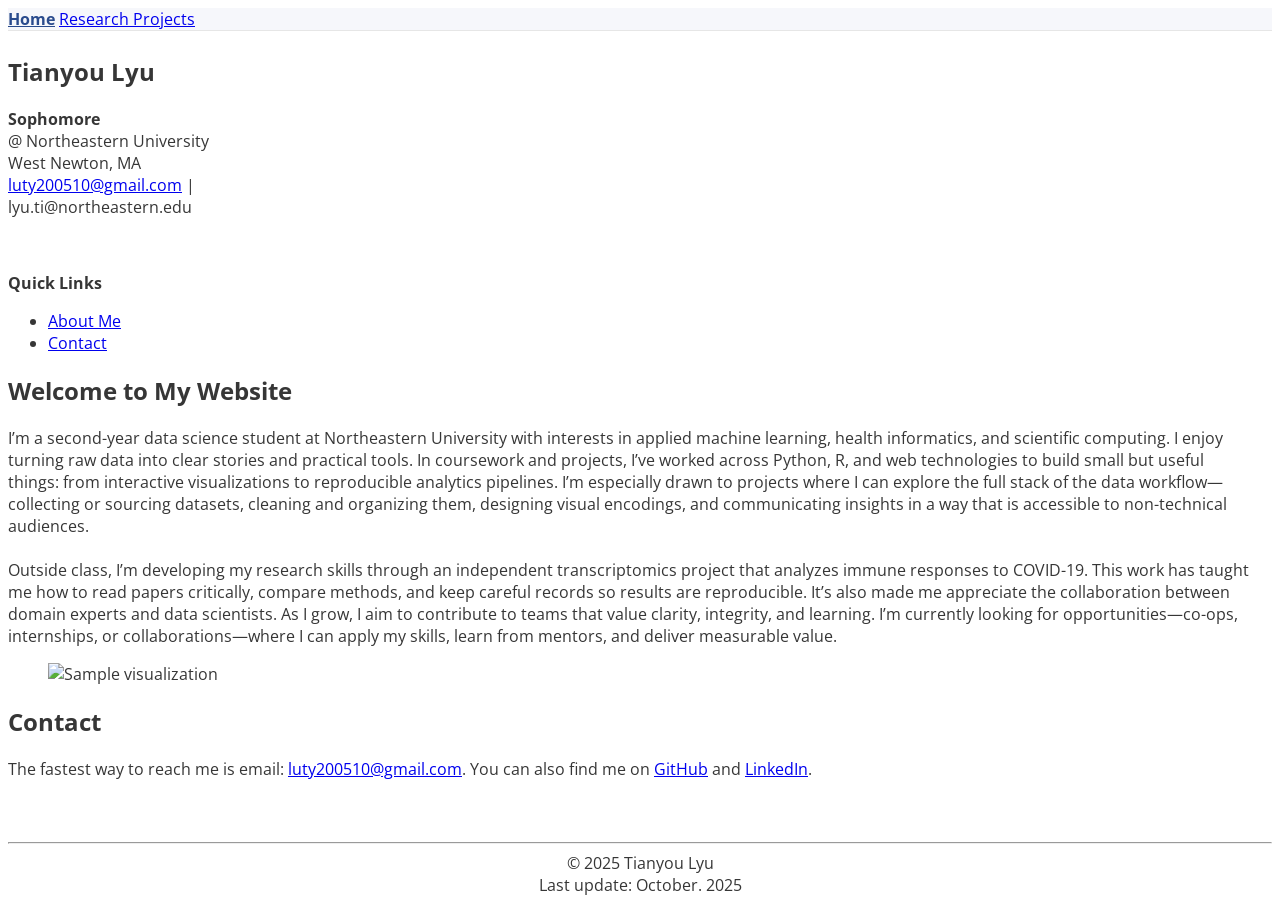
==== index.html @ 181594ac "Add files via upload" ====
<!DOCTYPE html>
<html lang="en">
<head>
  <meta charset="utf-8" />
  <meta name="viewport" content="width=device-width, initial-scale=1" />
  <title>Tianyou Lyu - Homepage</title>
  <link href="https://fonts.googleapis.com/css?family=Open+Sans:400,600,700" rel="stylesheet">
  <link rel="stylesheet" href="https://unpkg.com/bulma@0.7.5/css/bulma.min.css" />
  <script defer src="font-awesome/js/brands.min.js"></script>
  <script defer src="font-awesome/js/regular.min.js"></script>
  <script defer src="font-awesome/js/fontawesome.min.js"></script>
  <style>
    :root { --brand:#2a4b8d; --ink:#363636; --muted:#6a6a6a; --soft:#f6f7fb; }
    body{ font-family:"Open Sans",system-ui,Segoe UI,Roboto,Helvetica,Arial,sans-serif; color:var(--ink); }
    .navbar { background: var(--soft); border-bottom: 1px solid #e6e6e6; }
    .navbar a.navbar-item.is-active { font-weight:700; color: var(--brand); }
    .right-panel{ padding-right:1rem; }
    .sticky{ position:sticky; top:1.5rem; }
    @media (min-width:769px){ .column.is-2_5{ flex:none; width:20%; } }
    .social a{ color:#4a4a4a; text-decoration:none; } .social a+a{ margin-left:15px; }
    footer.container{ text-align:center; margin-top:2rem; }
  </style>
</head>
<body>
  <!-- Simple top navigation -->
  <nav class="navbar" role="navigation">
    <div class="container">
      <div class="navbar-brand">
        <a class="navbar-item is-active" href="index.html">Home</a>
        <a class="navbar-item" href="research.html">Research Projects</a>
      </div>
    </div>
  </nav>

  <section class="section">
    <div class="container">
      <div class="columns">
        <!-- Sidebar -->
        <div class="column is-2_5">
          <div class="sticky">
            <div class="content">
              <h2 style="margin-top:1em">Tianyou Lyu</h2>
              <p>
                <b>Sophomore</b><br/>
                @ Northeastern University<br/>
                West Newton, MA<br/>
                <a href="mailto:luty200510@gmail.com">luty200510@gmail.com</a> | lyu.ti@northeastern.edu
              </p>
            </div>
            <div class="social">
              <a href="mailto:luty200510@gmail.com" aria-label="Email"><span class="fa-regular fa-envelope fa-2x"></span></a>
              <a href="https://github.com/Eeeeqyq/" target="_blank" aria-label="GitHub"><span class="fab fa-github fa-2x"></span></a>
              <a href="https://www.linkedin.com/in/tianyou-eric-lyu-b99817335/" target="_blank" aria-label="LinkedIn"><span class="fab fa-linkedin fa-2x"></span></a>
            </div>
            <nav class="menu sticky is-hidden-mobile">
              <p class="menu-label"><b>Quick Links</b></p>
              <ul class="menu-list">
                <li><a href="#Intro" class="is-active">About Me</a></li>
                <li><a href="#Contact">Contact</a></li>
              </ul>
            </nav>
          </div>
        </div>

        <!-- Main -->
        <div class="column right-panel">
          <div class="content">
            <h1 id="Intro">Welcome to My Website</h1>
            <p>
              I’m a second-year data science student at Northeastern University with interests in applied machine learning,
              health informatics, and scientific computing. I enjoy turning raw data into clear stories and practical tools.
              In coursework and projects, I’ve worked across Python, R, and web technologies to build small but useful things:
              from interactive visualizations to reproducible analytics pipelines. I’m especially drawn to projects where I can
              explore the full stack of the data workflow—collecting or sourcing datasets, cleaning and organizing them,
              designing visual encodings, and communicating insights in a way that is accessible to non-technical audiences.
              <br><br>
              Outside class, I’m developing my research skills through an independent transcriptomics project that analyzes
              immune responses to COVID-19. This work has taught me how to read papers critically, compare methods, and keep
              careful records so results are reproducible. It’s also made me appreciate the collaboration between domain
              experts and data scientists. As I grow, I aim to contribute to teams that value clarity, integrity, and learning.
              I’m currently looking for opportunities—co-ops, internships, or collaborations—where I can apply my skills,
              learn from mentors, and deliver measurable value.
            </p>

            <figure class="image" style="max-width:520px;">
              <img src="images/publications/newtoolusesr.gif" alt="Sample visualization">
            </figure>

            <h2 id="Contact">Contact</h2>
            <p>
              The fastest way to reach me is email:
              <a href="mailto:luty200510@gmail.com">luty200510@gmail.com</a>. You can also find me on
              <a href="https://github.com/Eeeeqyq/" target="_blank">GitHub</a> and
              <a href="https://www.linkedin.com/in/tianyou-eric-lyu-b99817335/" target="_blank">LinkedIn</a>.
            </p>
          </div>
        </div>
      </div>

      <footer class="container">
        <br><hr>
        © 2025 Tianyou Lyu<br/>Last update: October. 2025
      </footer>
    </div>
  </section>

  <script>
    // Tiny scroll spy for sidebar links on this page
    (function () {
      const links = Array.from(document.querySelectorAll('.menu-list a'));
      const sections = links.map(a => document.querySelector(a.getAttribute('href'))).filter(Boolean);
      function onScroll(){
        const pos = window.scrollY + 60;
        let active = links[0];
        for (let i=0;i<sections.length;i++){ if (sections[i].offsetTop <= pos) active = links[i]; }
        links.forEach(l=>l.classList.remove('is-active')); if (active) active.classList.add('is-active');
      }
      document.addEventListener('scroll', onScroll, {passive:true});
      window.addEventListener('load', onScroll);
    })();
  </script>
</body>
</html>
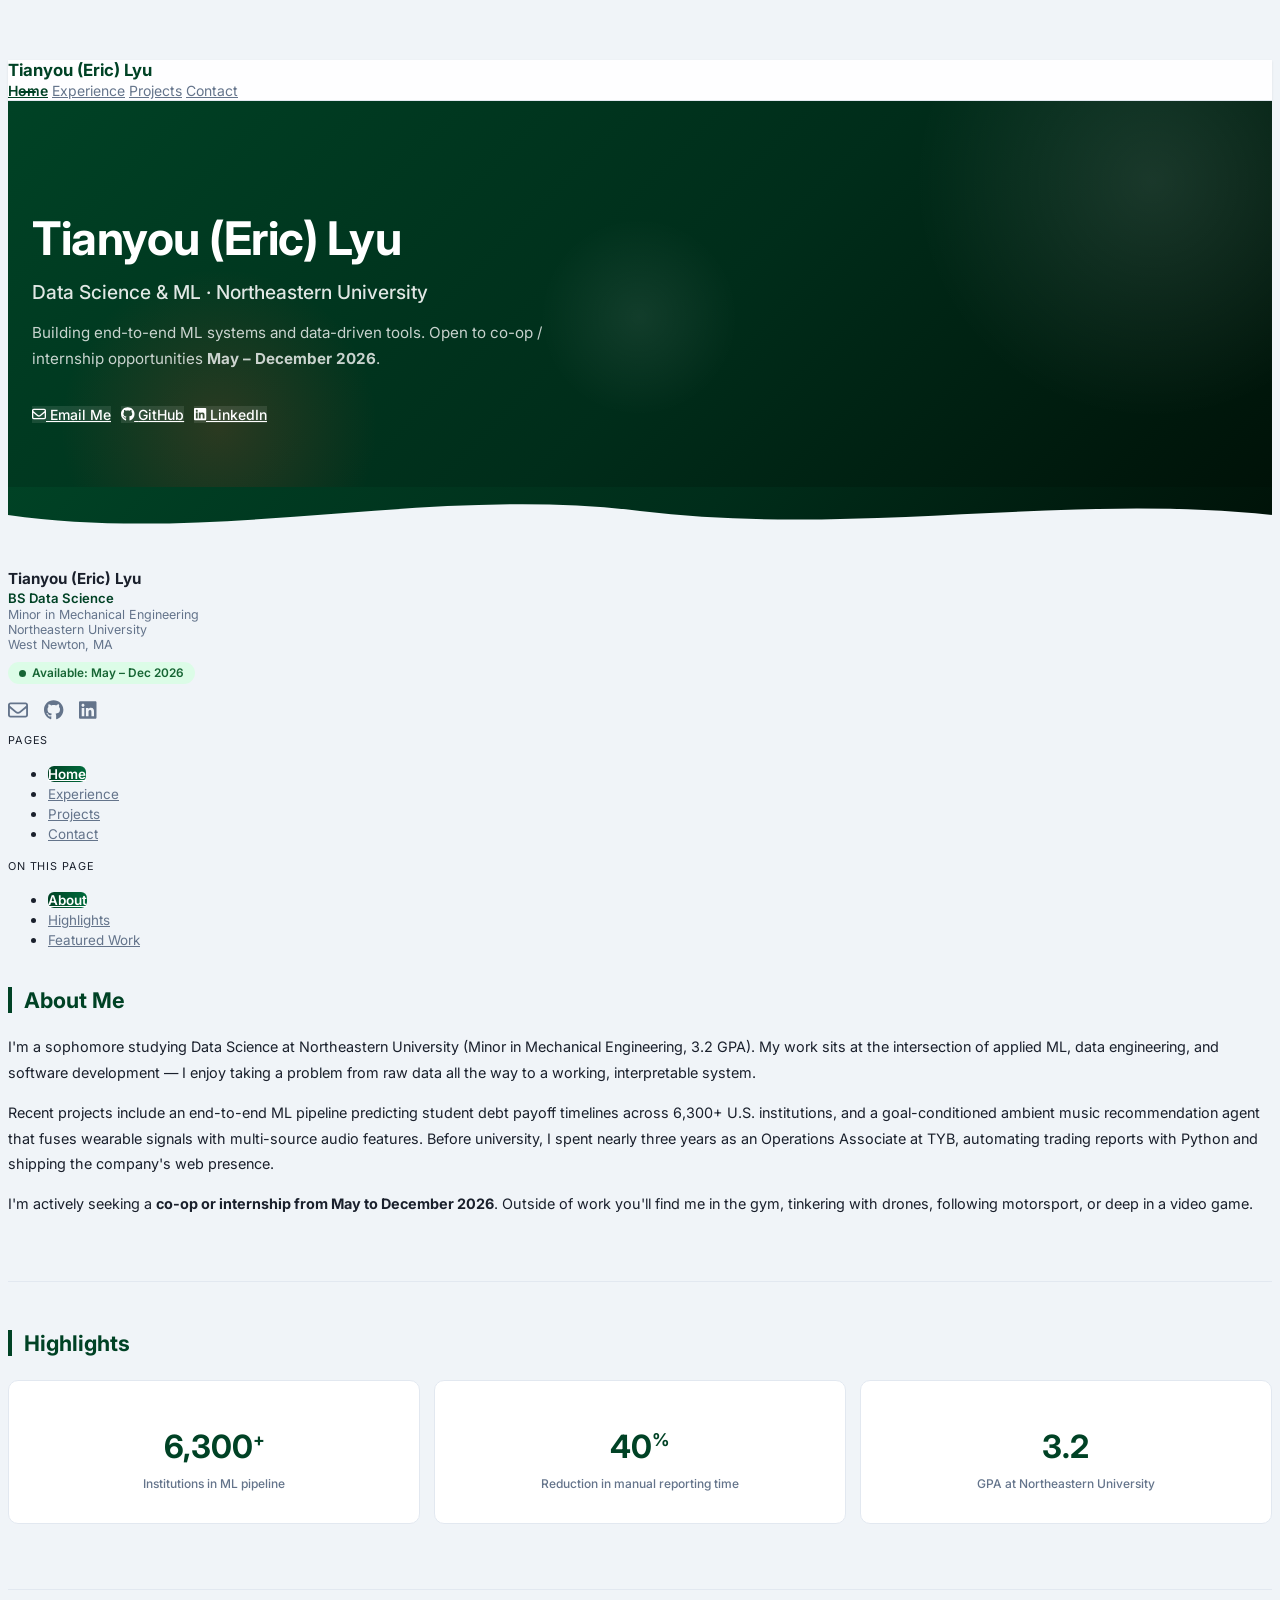
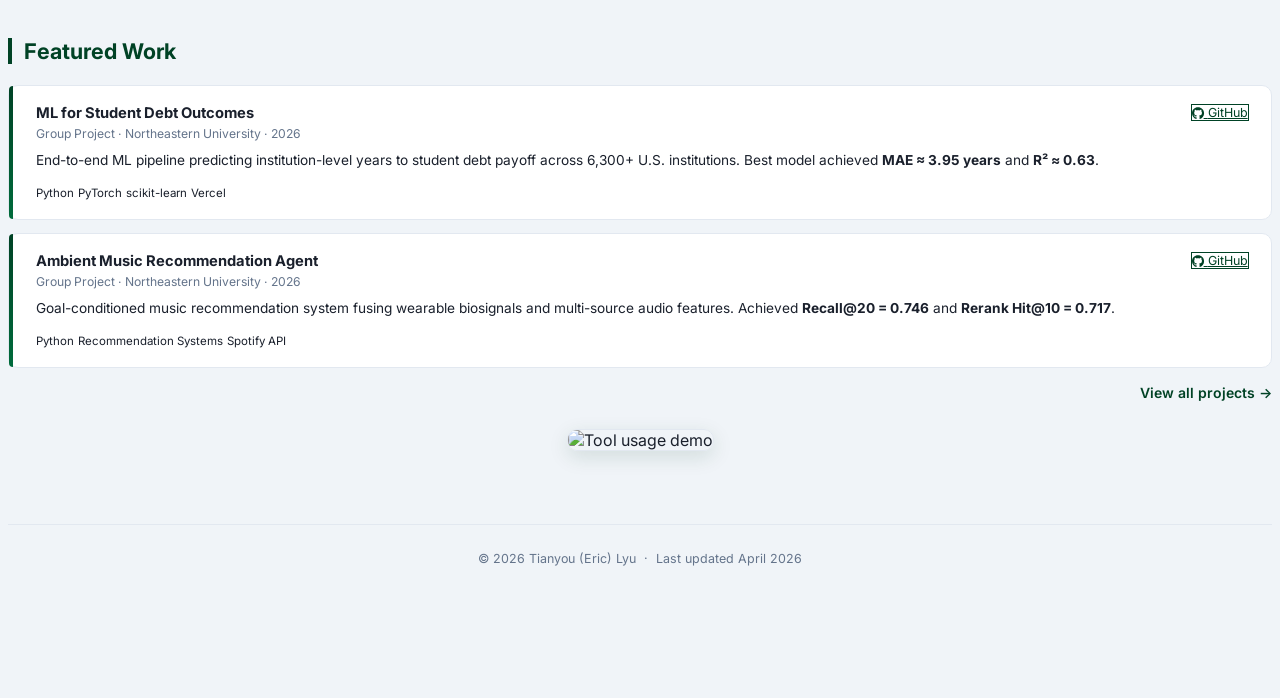
==== commit 38d000f6: "Change theme to British Racing Green and add GIF to homepage" ====
--- a/index.html
+++ b/index.html
@@ -3,121 +3,293 @@
 <head>
   <meta charset="utf-8" />
   <meta name="viewport" content="width=device-width, initial-scale=1" />
-  <title>Tianyou Lyu - Homepage</title>
-  <link href="https://fonts.googleapis.com/css?family=Open+Sans:400,600,700" rel="stylesheet">
-  <link rel="stylesheet" href="https://unpkg.com/bulma@0.7.5/css/bulma.min.css" />
+  <title>Tianyou (Eric) Lyu — Portfolio</title>
+  <link href="https://fonts.googleapis.com/css2?family=Inter:wght@400;500;600;700&display=swap" rel="stylesheet">
+  <link rel="stylesheet" href="https://unpkg.com/bulma@0.9.4/css/bulma.min.css" />
   <script defer src="font-awesome/js/brands.min.js"></script>
   <script defer src="font-awesome/js/regular.min.js"></script>
   <script defer src="font-awesome/js/fontawesome.min.js"></script>
-  <style>
-    :root { --brand:#2a4b8d; --ink:#363636; --muted:#6a6a6a; --soft:#f6f7fb; }
-    body{ font-family:"Open Sans",system-ui,Segoe UI,Roboto,Helvetica,Arial,sans-serif; color:var(--ink); }
-    .navbar { background: var(--soft); border-bottom: 1px solid #e6e6e6; }
-    .navbar a.navbar-item.is-active { font-weight:700; color: var(--brand); }
-    .right-panel{ padding-right:1rem; }
-    .sticky{ position:sticky; top:1.5rem; }
-    @media (min-width:769px){ .column.is-2_5{ flex:none; width:20%; } }
-    .social a{ color:#4a4a4a; text-decoration:none; } .social a+a{ margin-left:15px; }
-    footer.container{ text-align:center; margin-top:2rem; }
-  </style>
+  <link rel="stylesheet" href="css/style.css" />
 </head>
 <body>
-  <!-- Simple top navigation -->
-  <nav class="navbar" role="navigation">
+
+  <div class="scroll-progress" id="scrollProgress"></div>
+
+  <!-- ===== Navbar ===== -->
+  <nav class="navbar is-fixed-top" role="navigation" aria-label="main navigation">
     <div class="container">
       <div class="navbar-brand">
-        <a class="navbar-item is-active" href="index.html">Home</a>
-        <a class="navbar-item" href="research.html">Research Projects</a>
+        <a href="index.html" class="navbar-item brand-name">Tianyou (Eric) Lyu</a>
+        <a role="button" class="navbar-burger" aria-label="menu" aria-expanded="false" data-target="navMenu">
+          <span aria-hidden="true"></span>
+          <span aria-hidden="true"></span>
+          <span aria-hidden="true"></span>
+        </a>
+      </div>
+      <div id="navMenu" class="navbar-menu">
+        <div class="navbar-end">
+          <a class="navbar-item is-current" href="index.html">Home</a>
+          <a class="navbar-item" href="experience.html">Experience</a>
+          <a class="navbar-item" href="projects.html">Projects</a>
+          <a class="navbar-item" href="contact.html">Contact</a>
+        </div>
       </div>
     </div>
   </nav>
 
-  <section class="section">
+  <!-- ===== Hero ===== -->
+  <div class="hero-section">
+    <div class="hero-orb hero-orb-1" aria-hidden="true"></div>
+    <div class="hero-orb hero-orb-2" aria-hidden="true"></div>
+    <div class="hero-orb hero-orb-3" aria-hidden="true"></div>
+    <div class="container hero-inner">
+      <h1 class="hero-title">Tianyou (Eric) Lyu</h1>
+      <h2 class="hero-subtitle">Data Science &amp; ML · Northeastern University</h2>
+      <p class="hero-tagline">
+        Building end-to-end ML systems and data-driven tools.
+        Open to co-op / internship opportunities <strong style="color:#fff; font-weight:700;">May – December 2026</strong>.
+      </p>
+      <div class="hero-btns">
+        <a href="mailto:lyu.ti@northeastern.edu" class="button">
+          <span class="icon"><i class="far fa-envelope"></i></span>
+          <span>Email Me</span>
+        </a>
+        <a href="https://github.com/Eeeeqyq/" target="_blank" rel="noopener" class="button">
+          <span class="icon"><i class="fab fa-github"></i></span>
+          <span>GitHub</span>
+        </a>
+        <a href="https://www.linkedin.com/in/tianyou-eric-lyu-b99817335/" target="_blank" rel="noopener" class="button">
+          <span class="icon"><i class="fab fa-linkedin"></i></span>
+          <span>LinkedIn</span>
+        </a>
+      </div>
+    </div>
+  </div>
+
+  <div class="wave-divider" aria-hidden="true">
+    <svg viewBox="0 0 1200 52" preserveAspectRatio="none" xmlns="http://www.w3.org/2000/svg">
+      <path d="M0,30 C200,60 400,0 600,26 C800,52 1000,8 1200,30 L1200,52 L0,52 Z"/>
+    </svg>
+  </div>
+
+  <!-- ===== Main ===== -->
+  <div class="main-wrapper">
     <div class="container">
       <div class="columns">
+
         <!-- Sidebar -->
-        <div class="column is-2_5">
-          <div class="sticky">
-            <div class="content">
-              <h2 style="margin-top:1em">Tianyou Lyu</h2>
-              <p>
-                <b>Sophomore</b><br/>
-                @ Northeastern University<br/>
-                West Newton, MA<br/>
-                <a href="mailto:luty200510@gmail.com">luty200510@gmail.com</a> | lyu.ti@northeastern.edu
-              </p>
-            </div>
-            <div class="social">
-              <a href="mailto:luty200510@gmail.com" aria-label="Email"><span class="fa-regular fa-envelope fa-2x"></span></a>
-              <a href="https://github.com/Eeeeqyq/" target="_blank" aria-label="GitHub"><span class="fab fa-github fa-2x"></span></a>
-              <a href="https://www.linkedin.com/in/tianyou-eric-lyu-b99817335/" target="_blank" aria-label="LinkedIn"><span class="fab fa-linkedin fa-2x"></span></a>
-            </div>
-            <nav class="menu sticky is-hidden-mobile">
-              <p class="menu-label"><b>Quick Links</b></p>
+        <div class="column is-3 is-hidden-mobile">
+          <aside class="sidebar">
+            <div class="mb-4">
+              <p class="sidebar-name">Tianyou (Eric) Lyu</p>
+              <p class="sidebar-title">BS Data Science</p>
+              <p class="sidebar-sub">Minor in Mechanical Engineering</p>
+              <p class="sidebar-sub">Northeastern University</p>
+              <p class="sidebar-sub">West Newton, MA</p>
+              <span class="sidebar-avail">Available: May – Dec 2026</span>
+            </div>
+            <div class="social-icons">
+              <a href="mailto:lyu.ti@northeastern.edu" aria-label="Email"><i class="far fa-envelope fa-lg"></i></a>
+              <a href="https://github.com/Eeeeqyq/" target="_blank" rel="noopener" aria-label="GitHub"><i class="fab fa-github fa-lg"></i></a>
+              <a href="https://www.linkedin.com/in/tianyou-eric-lyu-b99817335/" target="_blank" rel="noopener" aria-label="LinkedIn"><i class="fab fa-linkedin fa-lg"></i></a>
+            </div>
+            <nav class="menu page-nav">
+              <p class="menu-label">Pages</p>
               <ul class="menu-list">
-                <li><a href="#Intro" class="is-active">About Me</a></li>
-                <li><a href="#Contact">Contact</a></li>
+                <li><a href="index.html" class="is-current">Home</a></li>
+                <li><a href="experience.html">Experience</a></li>
+                <li><a href="projects.html">Projects</a></li>
+                <li><a href="contact.html">Contact</a></li>
               </ul>
             </nav>
-          </div>
+            <nav class="menu section-nav" style="margin-top:.75rem;">
+              <p class="menu-label">On this page</p>
+              <ul class="menu-list">
+                <li><a href="#about">About</a></li>
+                <li><a href="#highlights">Highlights</a></li>
+                <li><a href="#featured">Featured Work</a></li>
+              </ul>
+            </nav>
+          </aside>
         </div>
 
-        <!-- Main -->
-        <div class="column right-panel">
-          <div class="content">
-            <h1 id="Intro">Welcome to My Website</h1>
-            <p>
-              I’m a second-year data science student at Northeastern University with interests in applied machine learning,
-              health informatics, and scientific computing. I enjoy turning raw data into clear stories and practical tools.
-              In coursework and projects, I’ve worked across Python, R, and web technologies to build small but useful things:
-              from interactive visualizations to reproducible analytics pipelines. I’m especially drawn to projects where I can
-              explore the full stack of the data workflow—collecting or sourcing datasets, cleaning and organizing them,
-              designing visual encodings, and communicating insights in a way that is accessible to non-technical audiences.
-              <br><br>
-              Outside class, I’m developing my research skills through an independent transcriptomics project that analyzes
-              immune responses to COVID-19. This work has taught me how to read papers critically, compare methods, and keep
-              careful records so results are reproducible. It’s also made me appreciate the collaboration between domain
-              experts and data scientists. As I grow, I aim to contribute to teams that value clarity, integrity, and learning.
-              I’m currently looking for opportunities—co-ops, internships, or collaborations—where I can apply my skills,
-              learn from mentors, and deliver measurable value.
+        <!-- Main content -->
+        <div class="column">
+
+          <!-- About -->
+          <section id="about" class="content-section">
+            <h2 class="section-title">About Me</h2>
+            <p class="body-text">
+              I'm a sophomore studying Data Science at Northeastern University (Minor in Mechanical Engineering, 3.2 GPA).
+              My work sits at the intersection of applied ML, data engineering, and software development — I enjoy
+              taking a problem from raw data all the way to a working, interpretable system.
             </p>
-
-            <figure class="image" style="max-width:520px;">
-              <img src="images/publications/newtoolusesr.gif" alt="Sample visualization">
-            </figure>
-
-            <h2 id="Contact">Contact</h2>
-            <p>
-              The fastest way to reach me is email:
-              <a href="mailto:luty200510@gmail.com">luty200510@gmail.com</a>. You can also find me on
-              <a href="https://github.com/Eeeeqyq/" target="_blank">GitHub</a> and
-              <a href="https://www.linkedin.com/in/tianyou-eric-lyu-b99817335/" target="_blank">LinkedIn</a>.
+            <p class="body-text">
+              Recent projects include an end-to-end ML pipeline predicting student debt payoff timelines across 6,300+
+              U.S. institutions, and a goal-conditioned ambient music recommendation agent that fuses wearable signals
+              with multi-source audio features. Before university, I spent nearly three years as an Operations Associate
+              at TYB, automating trading reports with Python and shipping the company's web presence.
             </p>
-          </div>
+            <p class="body-text">
+              I'm actively seeking a <strong>co-op or internship from May to December 2026</strong>. Outside of work
+              you'll find me in the gym, tinkering with drones, following motorsport, or deep in a video game.
+            </p>
+          </section>
+
+          <hr>
+
+          <!-- Highlights -->
+          <section id="highlights" class="content-section">
+            <h2 class="section-title">Highlights</h2>
+            <div class="stat-grid">
+              <div class="stat-card reveal">
+                <p class="stat-num">6,300<sup>+</sup></p>
+                <p class="stat-label">Institutions in ML pipeline</p>
+              </div>
+              <div class="stat-card reveal">
+                <p class="stat-num">40<sup>%</sup></p>
+                <p class="stat-label">Reduction in manual reporting time</p>
+              </div>
+              <div class="stat-card reveal">
+                <p class="stat-num">3.2</p>
+                <p class="stat-label">GPA at Northeastern University</p>
+              </div>
+            </div>
+          </section>
+
+          <hr>
+
+          <!-- Featured Work -->
+          <section id="featured" class="content-section">
+            <h2 class="section-title">Featured Work</h2>
+
+            <div class="feat-card reveal">
+              <div class="feat-card-header">
+                <h3 class="feat-card-title">ML for Student Debt Outcomes</h3>
+                <a href="https://github.com/Eeeeqyq/ML_DS4400_Project" target="_blank" rel="noopener"
+                   class="button is-small project-btn">
+                  <span class="icon"><i class="fab fa-github"></i></span>
+                  <span>GitHub</span>
+                </a>
+              </div>
+              <p class="feat-card-meta">Group Project · Northeastern University · 2026</p>
+              <p class="feat-card-desc">
+                End-to-end ML pipeline predicting institution-level years to student debt payoff across 6,300+ U.S.
+                institutions. Best model achieved <strong>MAE ≈ 3.95 years</strong> and <strong>R² ≈ 0.63</strong>.
+              </p>
+              <div class="tags" style="margin-top:.6rem;">
+                <span class="tag is-info is-light">Python</span>
+                <span class="tag is-info is-light">PyTorch</span>
+                <span class="tag is-info is-light">scikit-learn</span>
+                <span class="tag is-info is-light">Vercel</span>
+              </div>
+            </div>
+
+            <div class="feat-card reveal">
+              <div class="feat-card-header">
+                <h3 class="feat-card-title">Ambient Music Recommendation Agent</h3>
+                <a href="https://github.com/Eeeeqyq/CS4100-Project-" target="_blank" rel="noopener"
+                   class="button is-small project-btn">
+                  <span class="icon"><i class="fab fa-github"></i></span>
+                  <span>GitHub</span>
+                </a>
+              </div>
+              <p class="feat-card-meta">Group Project · Northeastern University · 2026</p>
+              <p class="feat-card-desc">
+                Goal-conditioned music recommendation system fusing wearable biosignals and multi-source audio features.
+                Achieved <strong>Recall@20 = 0.746</strong> and <strong>Rerank Hit@10 = 0.717</strong>.
+              </p>
+              <div class="tags" style="margin-top:.6rem;">
+                <span class="tag is-success is-light">Python</span>
+                <span class="tag is-success is-light">Recommendation Systems</span>
+                <span class="tag is-success is-light">Spotify API</span>
+              </div>
+            </div>
+
+            <div class="section-footer">
+              <a href="projects.html" class="view-all-link">View all projects &rarr;</a>
+            </div>
+          </section>
+
         </div>
       </div>
 
-      <footer class="container">
-        <br><hr>
-        © 2025 Tianyou Lyu<br/>Last update: October. 2025
+      <!-- GIF Showcase -->
+      <section class="gif-showcase reveal">
+        <img src="images/publications/newtoolusesr.gif" alt="Tool usage demo" />
+      </section>
+
+      <footer>
+        <hr>
+        <p>© 2026 Tianyou (Eric) Lyu &nbsp;·&nbsp; Last updated April 2026</p>
       </footer>
     </div>
-  </section>
+  </div>
+
+  <button class="back-to-top" id="backToTop" aria-label="Back to top">↑</button>
 
   <script>
-    // Tiny scroll spy for sidebar links on this page
-    (function () {
-      const links = Array.from(document.querySelectorAll('.menu-list a'));
-      const sections = links.map(a => document.querySelector(a.getAttribute('href'))).filter(Boolean);
-      function onScroll(){
-        const pos = window.scrollY + 60;
-        let active = links[0];
-        for (let i=0;i<sections.length;i++){ if (sections[i].offsetTop <= pos) active = links[i]; }
-        links.forEach(l=>l.classList.remove('is-active')); if (active) active.classList.add('is-active');
+    document.addEventListener('DOMContentLoaded', function () {
+      // Hamburger
+      var burger = document.querySelector('.navbar-burger');
+      var menu   = document.getElementById('navMenu');
+      burger.addEventListener('click', function () {
+        burger.classList.toggle('is-active');
+        menu.classList.toggle('is-active');
+      });
+      menu.querySelectorAll('.navbar-item').forEach(function (item) {
+        item.addEventListener('click', function () {
+          burger.classList.remove('is-active');
+          menu.classList.remove('is-active');
+        });
+      });
+
+      // Scroll progress
+      var progressBar = document.getElementById('scrollProgress');
+      var backToTop   = document.getElementById('backToTop');
+
+      backToTop.addEventListener('click', function () {
+        window.scrollTo({ top: 0, behavior: 'smooth' });
+      });
+
+      // Scroll-spy (section nav only)
+      var links    = Array.from(document.querySelectorAll('.section-nav .menu-list a'));
+      var ids      = links.map(function (a) { return a.getAttribute('href'); });
+      var sections = ids.map(function (id) { return document.querySelector(id); }).filter(Boolean);
+
+      function onScroll() {
+        var pct = (document.documentElement.scrollHeight - window.innerHeight) > 0
+          ? (window.scrollY / (document.documentElement.scrollHeight - window.innerHeight)) * 100 : 0;
+        progressBar.style.width = pct + '%';
+
+        backToTop.classList.toggle('visible', window.scrollY > 400);
+
+        var pos = window.scrollY + 110;
+        var active = links[0];
+        for (var i = 0; i < sections.length; i++) {
+          if (sections[i].offsetTop <= pos) active = links[i];
+        }
+        links.forEach(function (l) { l.classList.remove('is-active'); });
+        if (active) active.classList.add('is-active');
       }
-      document.addEventListener('scroll', onScroll, {passive:true});
+
+      document.addEventListener('scroll', onScroll, { passive: true });
       window.addEventListener('load', onScroll);
-    })();
+
+      // Reveal
+      var revealEls = document.querySelectorAll('.reveal');
+      if ('IntersectionObserver' in window) {
+        var obs = new IntersectionObserver(function (entries) {
+          entries.forEach(function (e) {
+            if (e.isIntersecting) { e.target.classList.add('visible'); obs.unobserve(e.target); }
+          });
+        }, { threshold: 0.1 });
+        revealEls.forEach(function (el) { obs.observe(el); });
+      } else {
+        revealEls.forEach(function (el) { el.classList.add('visible'); });
+      }
+    });
   </script>
+
 </body>
-</html>+</html>
--- a/css/style.css
+++ b/css/style.css
@@ -0,0 +1,648 @@
+/* =====================================================
+   Portfolio — Tianyou (Eric) Lyu
+   ===================================================== */
+
+:root {
+  --brand:       #004225;
+  --brand-light: #006b3c;
+  --brand-dark:  #002d1a;
+  --accent:      #ee4c2c;
+  --ink:         #1a202c;
+  --muted:       #64748b;
+  --soft:        #f0f4f8;
+  --card:        #ffffff;
+  --border:      #e2e8f0;
+  --success:     #166534;
+  --success-bg:  #dcfce7;
+  --shadow-sm:   0 1px 3px rgba(0,0,0,.06), 0 1px 2px rgba(0,0,0,.04);
+  --shadow-md:   0 6px 20px rgba(0,66,37,.13);
+  --shadow-lg:   0 10px 36px rgba(0,66,37,.2);
+  --radius:      10px;
+  --ease:        .25s ease;
+}
+
+*, *::before, *::after { box-sizing: border-box; }
+html { scroll-behavior: smooth; }
+
+body {
+  font-family: 'Inter', system-ui, 'Segoe UI', Helvetica, Arial, sans-serif;
+  color: var(--ink);
+  background: var(--soft);
+  padding-top: 52px;
+}
+
+/* ========== Scroll Progress Bar ========== */
+.scroll-progress {
+  position: fixed;
+  top: 0; left: 0;
+  width: 0%;
+  height: 3px;
+  background: linear-gradient(90deg, var(--brand), var(--accent));
+  z-index: 9999;
+  transition: width .1s linear;
+  border-radius: 0 2px 2px 0;
+}
+
+/* ========== Navbar ========== */
+.navbar {
+  background: rgba(255,255,255,.9);
+  backdrop-filter: blur(14px);
+  -webkit-backdrop-filter: blur(14px);
+  border-bottom: 1px solid var(--border);
+  box-shadow: var(--shadow-sm);
+}
+.navbar-brand .brand-name {
+  font-weight: 700;
+  font-size: 1.05rem;
+  color: var(--brand);
+  pointer-events: none;
+}
+.navbar-item {
+  font-size: .875rem;
+  color: var(--muted);
+  position: relative;
+  transition: color var(--ease);
+}
+.navbar-item::after {
+  content: '';
+  position: absolute;
+  bottom: 6px; left: 12px; right: 12px;
+  height: 2px;
+  background: var(--brand);
+  border-radius: 2px;
+  transform: scaleX(0);
+  transition: transform var(--ease);
+}
+.navbar-item:hover { color: var(--brand) !important; background: transparent !important; }
+.navbar-item:hover::after { transform: scaleX(1); }
+.navbar-burger span { background: var(--muted); transition: background var(--ease); }
+.navbar-burger:hover span { background: var(--brand); }
+
+/* ========== Hero ========== */
+.hero-section {
+  background: linear-gradient(135deg, var(--brand) 0%, var(--brand-dark) 55%, #001208 100%);
+  color: #fff;
+  padding: 5rem 1.5rem 4rem;
+  position: relative;
+  overflow: hidden;
+}
+
+.hero-orb {
+  position: absolute;
+  border-radius: 50%;
+  pointer-events: none;
+}
+.hero-orb-1 {
+  width: 480px; height: 480px;
+  background: radial-gradient(circle at center, rgba(255,255,255,.1) 0%, transparent 70%);
+  top: -160px; right: -120px;
+  animation: orb-float 9s ease-in-out infinite;
+}
+.hero-orb-2 {
+  width: 320px; height: 320px;
+  background: radial-gradient(circle at center, rgba(238,76,44,.18) 0%, transparent 70%);
+  bottom: -100px; left: 4%;
+  animation: orb-float 11s ease-in-out infinite reverse;
+}
+.hero-orb-3 {
+  width: 200px; height: 200px;
+  background: radial-gradient(circle at center, rgba(255,255,255,.07) 0%, transparent 70%);
+  top: 30%; left: 42%;
+  animation: orb-float 7s ease-in-out infinite;
+  animation-delay: -3s;
+}
+
+@keyframes orb-float {
+  0%, 100% { transform: translateY(0) scale(1); }
+  50%       { transform: translateY(-22px) scale(1.06); }
+}
+
+.hero-inner { position: relative; z-index: 1; }
+
+.hero-title {
+  font-size: 2.9rem;
+  font-weight: 700;
+  margin-bottom: .45rem;
+  line-height: 1.13;
+  letter-spacing: -.5px;
+}
+.hero-subtitle {
+  font-size: 1.2rem;
+  opacity: .88;
+  margin-bottom: .65rem;
+  font-weight: 500;
+}
+.hero-tagline {
+  font-size: .95rem;
+  opacity: .78;
+  margin-bottom: 2.1rem;
+  max-width: 560px;
+  line-height: 1.72;
+}
+.hero-btns { display: flex; flex-wrap: wrap; gap: .6rem; }
+
+.hero-section .button {
+  border-color: rgba(255,255,255,.38);
+  color: #fff;
+  background: rgba(255,255,255,.1);
+  backdrop-filter: blur(6px);
+  transition: background var(--ease), transform var(--ease), box-shadow var(--ease);
+  font-size: .875rem;
+  font-weight: 500;
+}
+.hero-section .button:hover {
+  background: rgba(255,255,255,.22);
+  color: #fff;
+  transform: translateY(-2px);
+  box-shadow: 0 6px 18px rgba(0,0,0,.2);
+}
+
+/* Wave divider */
+.wave-divider {
+  background: linear-gradient(135deg, var(--brand) 0%, var(--brand-dark) 55%, #001208 100%);
+  line-height: 0;
+  margin-top: -2px;
+}
+.wave-divider svg {
+  display: block;
+  width: 100%;
+  height: 52px;
+  fill: var(--soft);
+}
+
+/* ========== Main layout ========== */
+.main-wrapper { padding: 2rem 0 5rem; }
+
+/* ========== Sidebar ========== */
+.sidebar { position: sticky; top: 68px; }
+
+.sidebar-name  { font-weight: 700; font-size: .95rem; color: var(--ink); margin: 0 0 .15rem; }
+.sidebar-title { font-size: .82rem; font-weight: 600; color: var(--brand); margin: 0 0 .1rem; }
+.sidebar-sub   { font-size: .78rem; color: var(--muted); margin: 0; }
+
+.sidebar-avail {
+  display: inline-flex;
+  align-items: center;
+  gap: 6px;
+  margin-top: .6rem;
+  font-size: .74rem;
+  font-weight: 600;
+  color: var(--success);
+  background: var(--success-bg);
+  padding: 4px 11px;
+  border-radius: 999px;
+}
+.sidebar-avail::before {
+  content: '';
+  width: 7px; height: 7px;
+  border-radius: 50%;
+  background: currentColor;
+  flex-shrink: 0;
+  animation: avail-pulse 2s ease-in-out infinite;
+}
+@keyframes avail-pulse {
+  0%, 100% { opacity: 1; transform: scale(1); }
+  50%       { opacity: .45; transform: scale(.75); }
+}
+
+.social-icons { margin: 1rem 0 .8rem; display: flex; gap: 1rem; }
+.social-icons a {
+  color: var(--muted);
+  text-decoration: none;
+  transition: color var(--ease), transform var(--ease);
+  display: inline-block;
+}
+.social-icons a:hover { color: var(--brand); transform: translateY(-3px); }
+
+.menu-label { font-size: .68rem !important; letter-spacing: .08em !important; text-transform: uppercase; }
+.menu-list a {
+  border-radius: 6px;
+  font-size: .84rem;
+  color: var(--muted);
+  transition: background var(--ease), color var(--ease), padding-left var(--ease);
+}
+.menu-list a.is-active {
+  background: linear-gradient(90deg, var(--brand), var(--brand-light));
+  color: #fff;
+  font-weight: 600;
+}
+.menu-list a:hover:not(.is-active) {
+  background: #e8eef7;
+  color: var(--brand);
+  padding-left: 1rem;
+}
+
+/* ========== Reveal animations ========== */
+.reveal {
+  opacity: 0;
+  transform: translateY(22px);
+  transition: opacity .55s ease, transform .55s ease;
+}
+.reveal.visible {
+  opacity: 1;
+  transform: translateY(0);
+}
+.reveal:nth-child(2) { transition-delay: .08s; }
+.reveal:nth-child(3) { transition-delay: .15s; }
+
+/* ========== Content sections ========== */
+.content-section { padding: .25rem 0 1.5rem; }
+
+.section-title {
+  font-size: 1.35rem;
+  font-weight: 700;
+  color: var(--brand);
+  border-left: 4px solid var(--brand);
+  padding-left: .75rem;
+  margin-bottom: 1.35rem;
+}
+
+.body-text {
+  font-size: .9rem;
+  line-height: 1.78;
+  margin-bottom: .9rem;
+  color: var(--ink);
+}
+
+/* ========== Cards (shared) ========== */
+.edu-card, .exp-card, .project-card {
+  background: var(--card);
+  border: 1px solid var(--border);
+  border-radius: var(--radius);
+  padding: 1.25rem 1.5rem 1.25rem 1.7rem;
+  margin-bottom: 1rem;
+  position: relative;
+  transition: box-shadow var(--ease), transform var(--ease);
+}
+.edu-card::before, .exp-card::before, .project-card::before {
+  content: '';
+  position: absolute;
+  top: 0; left: 0;
+  width: 4px; height: 100%;
+  background: linear-gradient(180deg, var(--brand), var(--brand-light));
+  border-radius: var(--radius) 0 0 var(--radius);
+}
+.edu-card:hover, .project-card:hover {
+  box-shadow: var(--shadow-md);
+  transform: translateY(-3px);
+}
+
+/* ========== Education ========== */
+.edu-header { display: flex; justify-content: space-between; align-items: flex-start; gap: 1rem; }
+.edu-school  { font-size: .95rem; font-weight: 700; color: var(--ink); margin: 0 0 .2rem; }
+.edu-degree  { font-size: .86rem; color: var(--brand); font-weight: 500; margin: 0 0 .2rem; }
+.edu-detail  { font-size: .78rem; color: var(--muted); margin: 0; }
+.edu-badge {
+  white-space: nowrap;
+  background: var(--success-bg);
+  color: var(--success);
+  font-size: .7rem;
+  font-weight: 600;
+  padding: 3px 10px;
+  border-radius: 999px;
+}
+.coursework-label { font-size: .8rem; font-weight: 600; margin: .9rem 0 .45rem; color: var(--ink); }
+
+/* ========== Experience Timeline ========== */
+.exp-timeline {
+  position: relative;
+  padding-left: 1.6rem;
+}
+.exp-timeline::before {
+  content: '';
+  position: absolute;
+  left: 5px; top: 1.5rem; bottom: 1rem;
+  width: 2px;
+  background: linear-gradient(180deg, var(--brand) 0%, transparent 100%);
+  border-radius: 2px;
+}
+
+.exp-card { margin-bottom: 1rem; }
+.exp-card::after {
+  content: '';
+  position: absolute;
+  left: -1.85rem; top: 1.45rem;
+  width: 11px; height: 11px;
+  border-radius: 50%;
+  background: var(--brand);
+  border: 2px solid var(--soft);
+  box-shadow: 0 0 0 3px rgba(42,75,141,.22);
+}
+.exp-card:hover {
+  box-shadow: var(--shadow-md);
+  transform: translateY(-3px);
+}
+
+.exp-header { display: flex; justify-content: space-between; align-items: flex-start; gap: 1rem; margin-bottom: .75rem; }
+.exp-role    { font-size: .95rem; font-weight: 700; color: var(--ink); margin: 0 0 .15rem; }
+.exp-company { font-size: .84rem; color: var(--brand); font-weight: 500; margin: 0; }
+.exp-date {
+  font-size: .74rem;
+  color: var(--muted);
+  white-space: nowrap;
+  font-weight: 500;
+  background: var(--soft);
+  border: 1px solid var(--border);
+  border-radius: 999px;
+  padding: 3px 10px;
+  flex-shrink: 0;
+}
+
+.exp-card ul { padding-left: 1.1rem; margin: 0; }
+.exp-card ul li { font-size: .875rem; line-height: 1.78; margin-bottom: .3rem; color: var(--ink); }
+
+/* ========== Projects ========== */
+.project-header { display: flex; justify-content: space-between; align-items: center; gap: .75rem; margin-bottom: .3rem; }
+.project-title  { font-size: .95rem; font-weight: 700; color: var(--ink); margin: 0; }
+.project-meta   { font-size: .78rem; color: var(--muted); margin: 0 0 .65rem; }
+.project-card p { font-size: .875rem; line-height: 1.7; }
+.project-card ul { padding-left: 1.1rem; margin: .4rem 0 0; }
+.project-card ul li { font-size: .85rem; line-height: 1.78; margin-bottom: .25rem; }
+
+.project-btn {
+  border: 1px solid var(--brand) !important;
+  color: var(--brand) !important;
+  background: transparent !important;
+  font-size: .78rem !important;
+  transition: background var(--ease), color var(--ease) !important;
+  flex-shrink: 0;
+}
+.project-btn:hover {
+  background: var(--brand) !important;
+  color: #fff !important;
+}
+
+/* ========== Skills Grid ========== */
+.skills-grid {
+  display: grid;
+  grid-template-columns: repeat(auto-fit, minmax(185px, 1fr));
+  gap: 1rem;
+  margin-top: .25rem;
+}
+.skill-group {
+  background: var(--card);
+  border: 1px solid var(--border);
+  border-radius: var(--radius);
+  padding: 1rem 1.15rem;
+  transition: box-shadow var(--ease), transform var(--ease);
+}
+.skill-group:hover {
+  box-shadow: var(--shadow-md);
+  transform: translateY(-3px);
+}
+.skill-group-title {
+  font-size: .74rem;
+  font-weight: 700;
+  text-transform: uppercase;
+  letter-spacing: .07em;
+  color: var(--brand);
+  margin-bottom: .6rem;
+  padding-bottom: .4rem;
+  border-bottom: 2px solid var(--border);
+}
+
+/* ========== Contact ========== */
+.contact-links { display: flex; flex-direction: column; gap: .7rem; margin-top: 1rem; }
+.contact-item {
+  display: flex;
+  align-items: center;
+  gap: .65rem;
+  color: var(--ink);
+  text-decoration: none;
+  font-size: .9rem;
+  background: var(--card);
+  border: 1px solid var(--border);
+  border-radius: var(--radius);
+  padding: .75rem 1.1rem;
+  transition: color var(--ease), border-color var(--ease), transform var(--ease), box-shadow var(--ease);
+}
+.contact-item:hover {
+  color: var(--brand);
+  border-color: var(--brand);
+  transform: translateX(6px);
+  box-shadow: var(--shadow-sm);
+}
+.contact-item .icon { color: var(--brand); width: 1.4rem; flex-shrink: 0; }
+
+/* ========== Back to Top ========== */
+.back-to-top {
+  position: fixed;
+  bottom: 2rem; right: 2rem;
+  width: 42px; height: 42px;
+  border-radius: 50%;
+  background: var(--brand);
+  color: #fff;
+  border: none;
+  cursor: pointer;
+  font-size: 1rem;
+  display: flex; align-items: center; justify-content: center;
+  opacity: 0;
+  transform: translateY(16px);
+  transition: opacity var(--ease), transform var(--ease), background var(--ease), box-shadow var(--ease);
+  z-index: 500;
+  box-shadow: 0 4px 16px rgba(42,75,141,.38);
+}
+.back-to-top.visible {
+  opacity: 1;
+  transform: translateY(0);
+}
+.back-to-top:hover {
+  background: var(--brand-light);
+  transform: translateY(-3px);
+  box-shadow: 0 8px 24px rgba(42,75,141,.45);
+}
+
+/* ========== Typography / util ========== */
+hr { border: none; border-top: 1px solid var(--border); margin: 1.6rem 0; }
+
+a { color: var(--brand); }
+a:hover { color: var(--accent); }
+
+.tag { font-size: .72rem; border-radius: 5px !important; }
+
+footer {
+  text-align: center;
+  font-size: .78rem;
+  color: var(--muted);
+  padding: 1.5rem 0 2rem;
+}
+
+/* ========== Navbar — active page indicator ========== */
+.navbar-brand .brand-name {
+  font-weight: 700;
+  font-size: 1.05rem;
+  color: var(--brand) !important;
+  text-decoration: none;
+}
+.navbar-brand .brand-name:hover { background: transparent !important; }
+
+.navbar-item.is-current {
+  color: var(--brand) !important;
+  font-weight: 600;
+}
+.navbar-item.is-current::after { transform: scaleX(1); }
+
+/* ========== Page header (inner pages) ========== */
+.page-header {
+  background: linear-gradient(135deg, var(--brand) 0%, var(--brand-dark) 100%);
+  color: #fff;
+  padding: 3rem 1.5rem 2.5rem;
+  position: relative;
+  overflow: hidden;
+}
+.page-header::after {
+  content: '';
+  position: absolute;
+  width: 360px; height: 360px;
+  background: radial-gradient(circle, rgba(255,255,255,.09), transparent 70%);
+  top: -100px; right: -80px;
+  border-radius: 50%;
+  pointer-events: none;
+}
+.page-title {
+  font-size: 2.1rem;
+  font-weight: 700;
+  margin: 0;
+  position: relative;
+}
+.page-sub {
+  font-size: .9rem;
+  opacity: .75;
+  margin-top: .4rem;
+  position: relative;
+}
+.page-wave {
+  background: linear-gradient(135deg, var(--brand) 0%, var(--brand-dark) 100%);
+  line-height: 0;
+  margin-top: -2px;
+}
+.page-wave svg {
+  display: block;
+  width: 100%;
+  height: 36px;
+  fill: var(--soft);
+}
+
+/* ========== Sidebar — page nav vs section nav ========== */
+.page-nav .menu-list a.is-current,
+.section-nav .menu-list a.is-active {
+  background: linear-gradient(90deg, var(--brand), var(--brand-light));
+  color: #fff;
+  font-weight: 600;
+}
+
+/* ========== Home — stat cards ========== */
+.stat-grid {
+  display: grid;
+  grid-template-columns: repeat(3, 1fr);
+  gap: .85rem;
+  margin: 1.5rem 0 1rem;
+}
+.stat-card {
+  background: var(--card);
+  border: 1px solid var(--border);
+  border-radius: var(--radius);
+  padding: 1.15rem 1rem;
+  text-align: center;
+  transition: box-shadow var(--ease), transform var(--ease);
+}
+.stat-card:hover {
+  box-shadow: var(--shadow-md);
+  transform: translateY(-3px);
+}
+.stat-num {
+  font-size: 2rem;
+  font-weight: 700;
+  color: var(--brand);
+  line-height: 1;
+  margin-bottom: .3rem;
+}
+.stat-num sup { font-size: 1.1rem; vertical-align: super; }
+.stat-label {
+  font-size: .75rem;
+  color: var(--muted);
+  font-weight: 500;
+  line-height: 1.45;
+}
+
+/* ========== Home — featured project cards ========== */
+.feat-card {
+  background: var(--card);
+  border: 1px solid var(--border);
+  border-radius: var(--radius);
+  padding: 1.1rem 1.4rem 1.1rem 1.7rem;
+  margin-bottom: .85rem;
+  position: relative;
+  transition: box-shadow var(--ease), transform var(--ease);
+}
+.feat-card::before {
+  content: '';
+  position: absolute;
+  top: 0; left: 0;
+  width: 4px; height: 100%;
+  background: linear-gradient(180deg, var(--brand), var(--brand-light));
+  border-radius: var(--radius) 0 0 var(--radius);
+}
+.feat-card:hover {
+  box-shadow: var(--shadow-md);
+  transform: translateY(-3px);
+}
+.feat-card-header {
+  display: flex;
+  justify-content: space-between;
+  align-items: center;
+  gap: .5rem;
+  margin-bottom: .25rem;
+}
+.feat-card-title { font-size: .92rem; font-weight: 700; color: var(--ink); margin: 0; }
+.feat-card-meta  { font-size: .76rem; color: var(--muted); margin: 0 0 .5rem; }
+.feat-card-desc  { font-size: .855rem; line-height: 1.65; color: var(--ink); margin: 0; }
+
+.section-footer {
+  display: flex;
+  justify-content: flex-end;
+  margin-top: 1rem;
+}
+.view-all-link {
+  display: inline-flex;
+  align-items: center;
+  gap: .4rem;
+  font-size: .875rem;
+  font-weight: 600;
+  color: var(--brand);
+  text-decoration: none;
+  transition: gap var(--ease), color var(--ease);
+}
+.view-all-link:hover { gap: .65rem; color: var(--accent); }
+
+/* ========== GIF Showcase ========== */
+.gif-showcase {
+  text-align: center;
+  padding: .25rem 0 1.5rem;
+}
+.gif-showcase img {
+  max-width: 100%;
+  border-radius: var(--radius);
+  border: 1px solid var(--border);
+  box-shadow: var(--shadow-md);
+}
+
+/* ========== Responsive ========== */
+@media (max-width: 768px) {
+  .hero-section { padding: 3.5rem 1.25rem 3rem; }
+  .hero-title { font-size: 2rem !important; }
+  .main-wrapper { padding: 1.25rem 0 3rem; }
+  .exp-header, .project-header { flex-wrap: wrap; }
+  .exp-date { padding-top: 0; }
+  .skills-grid { grid-template-columns: 1fr 1fr; }
+  .back-to-top { bottom: 1.25rem; right: 1.25rem; }
+  .exp-timeline { padding-left: 0; }
+  .exp-timeline::before,
+  .exp-card::after { display: none; }
+  .stat-grid { grid-template-columns: 1fr 1fr; }
+  .page-title { font-size: 1.6rem !important; }
+}
+
+@media (max-width: 480px) {
+  .skills-grid { grid-template-columns: 1fr; }
+}
